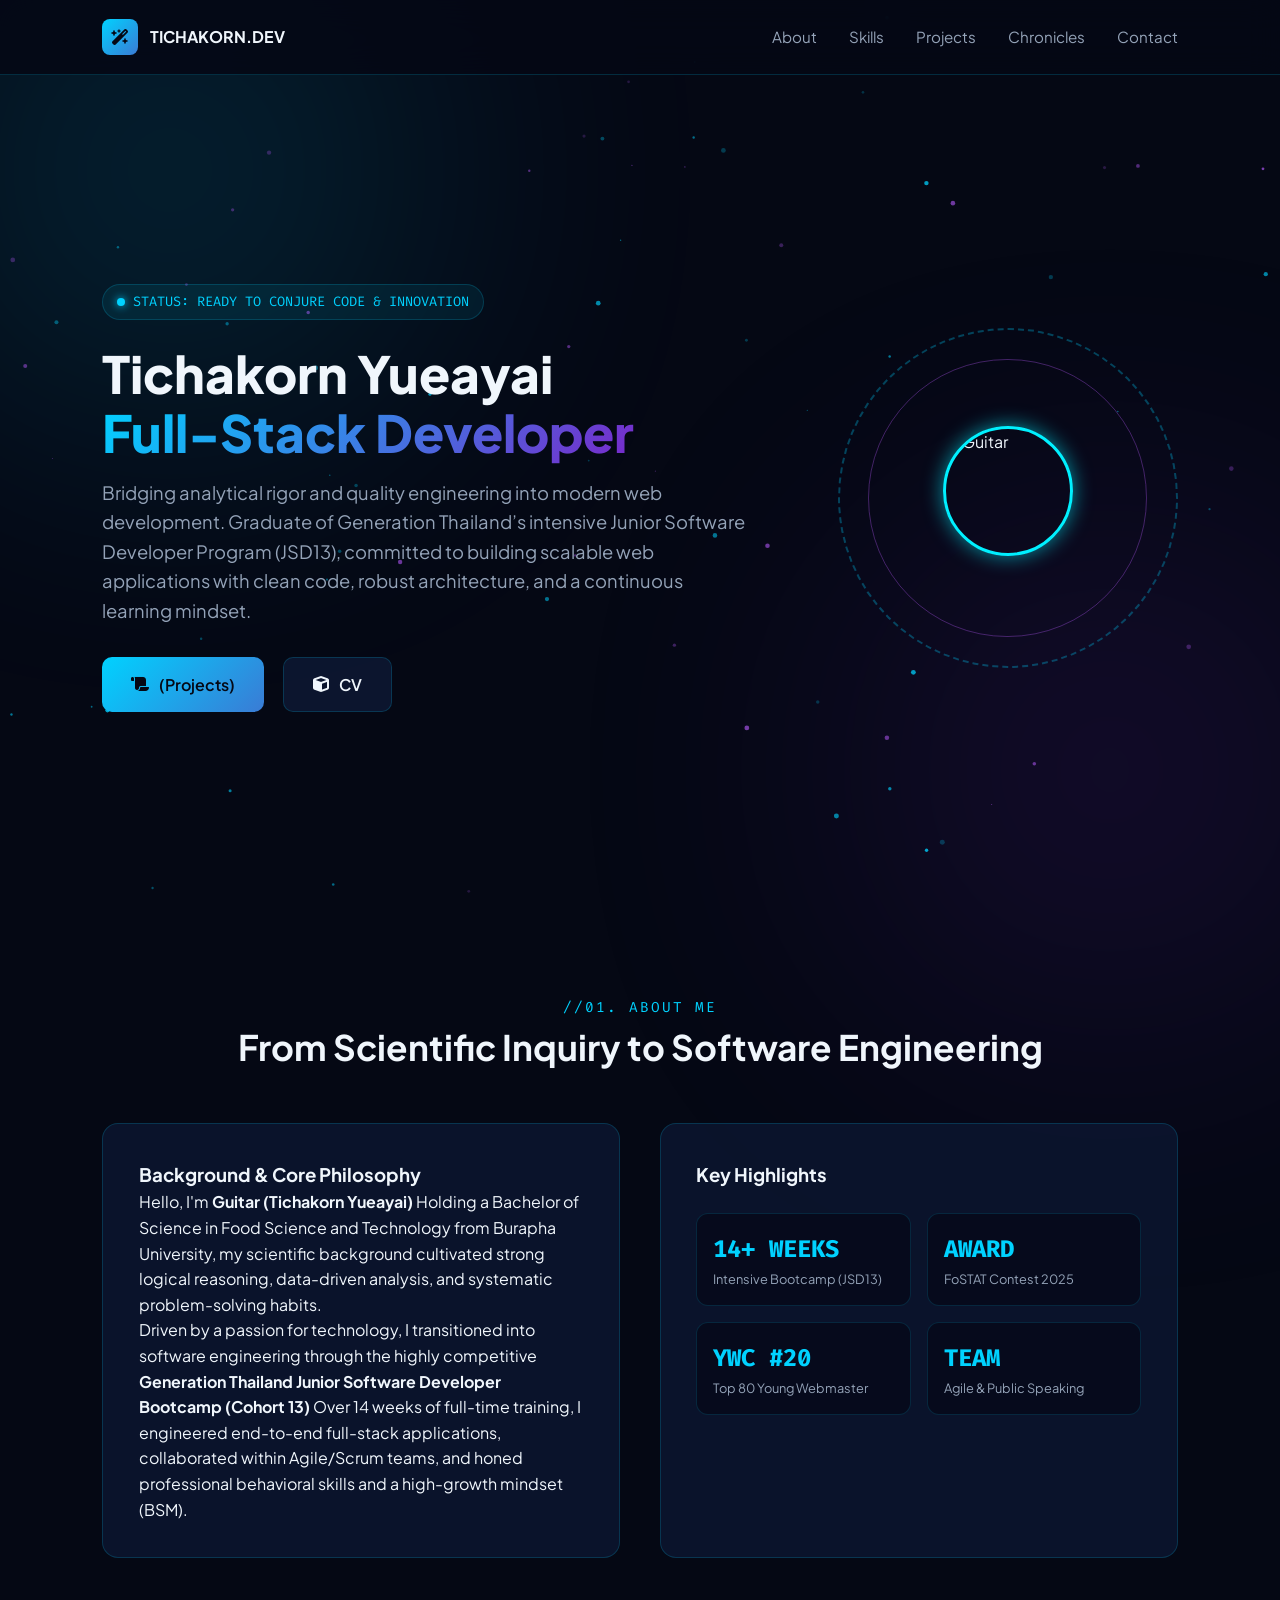
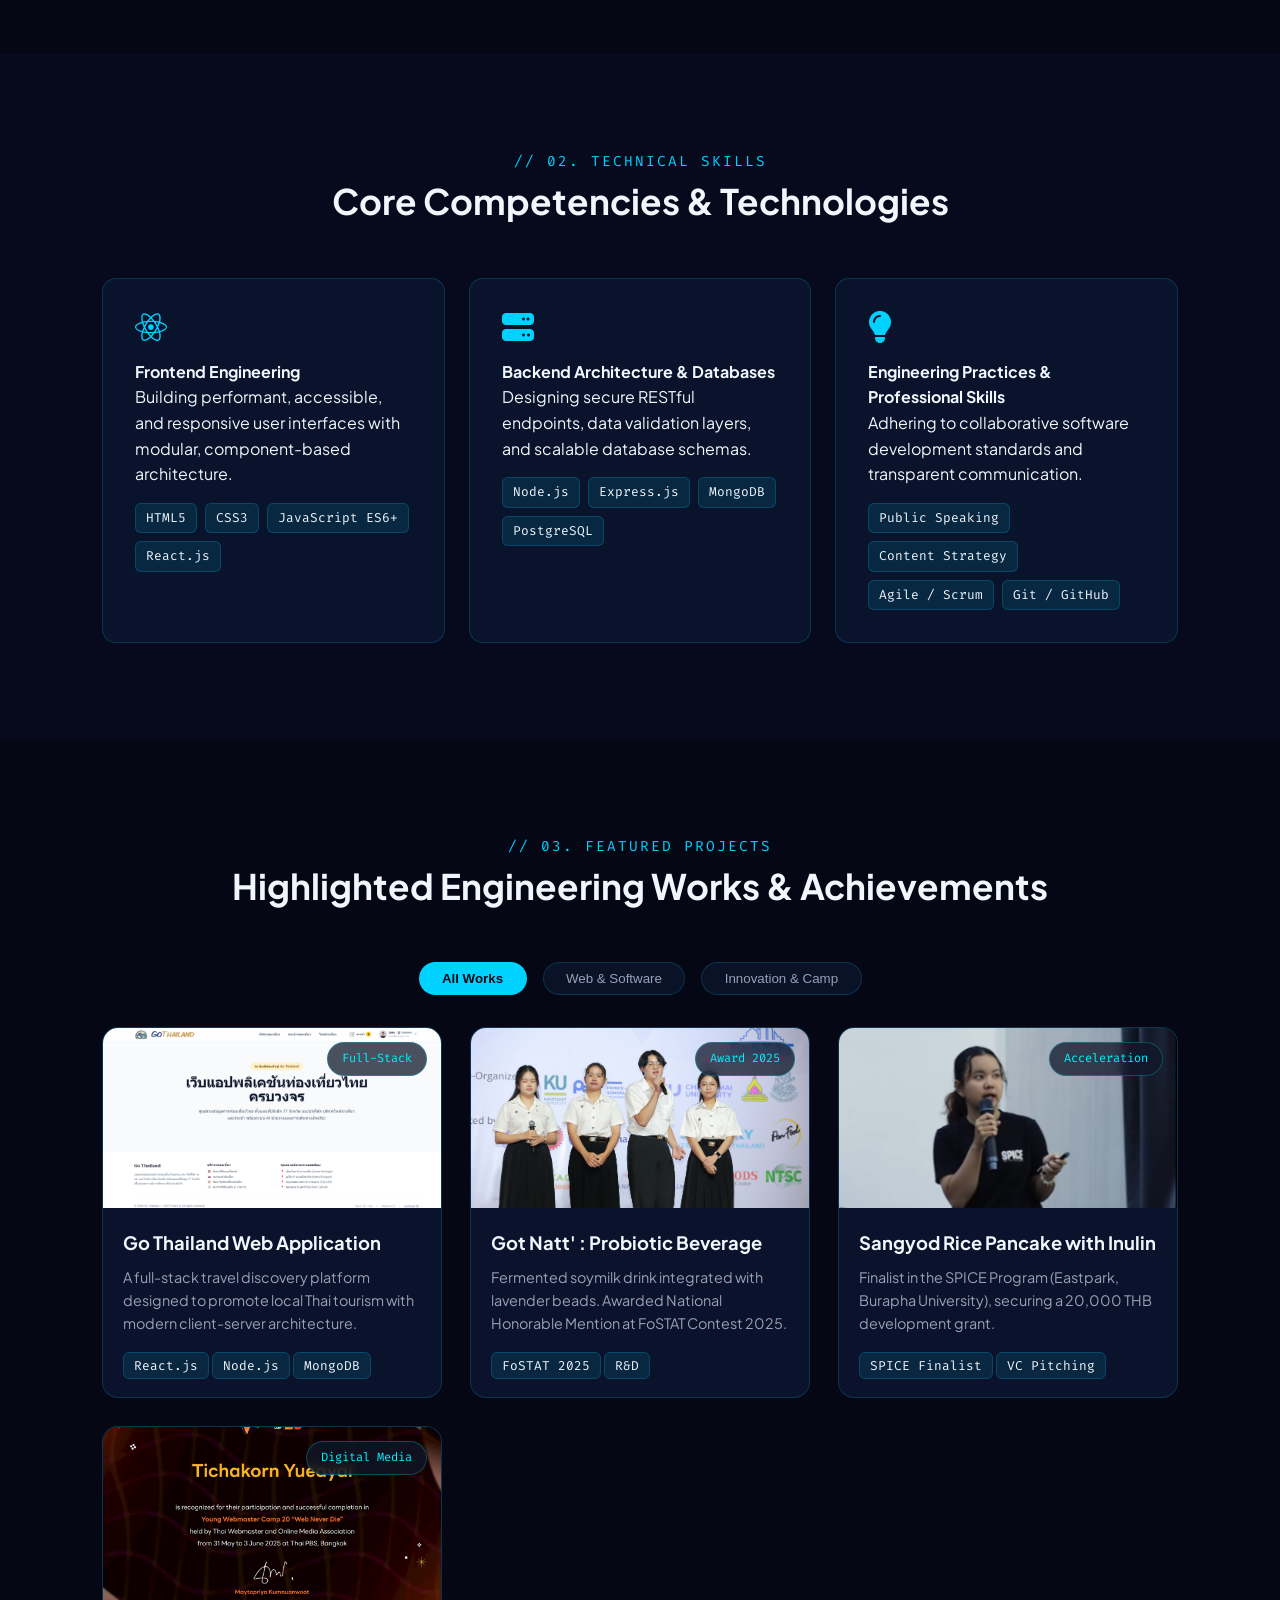
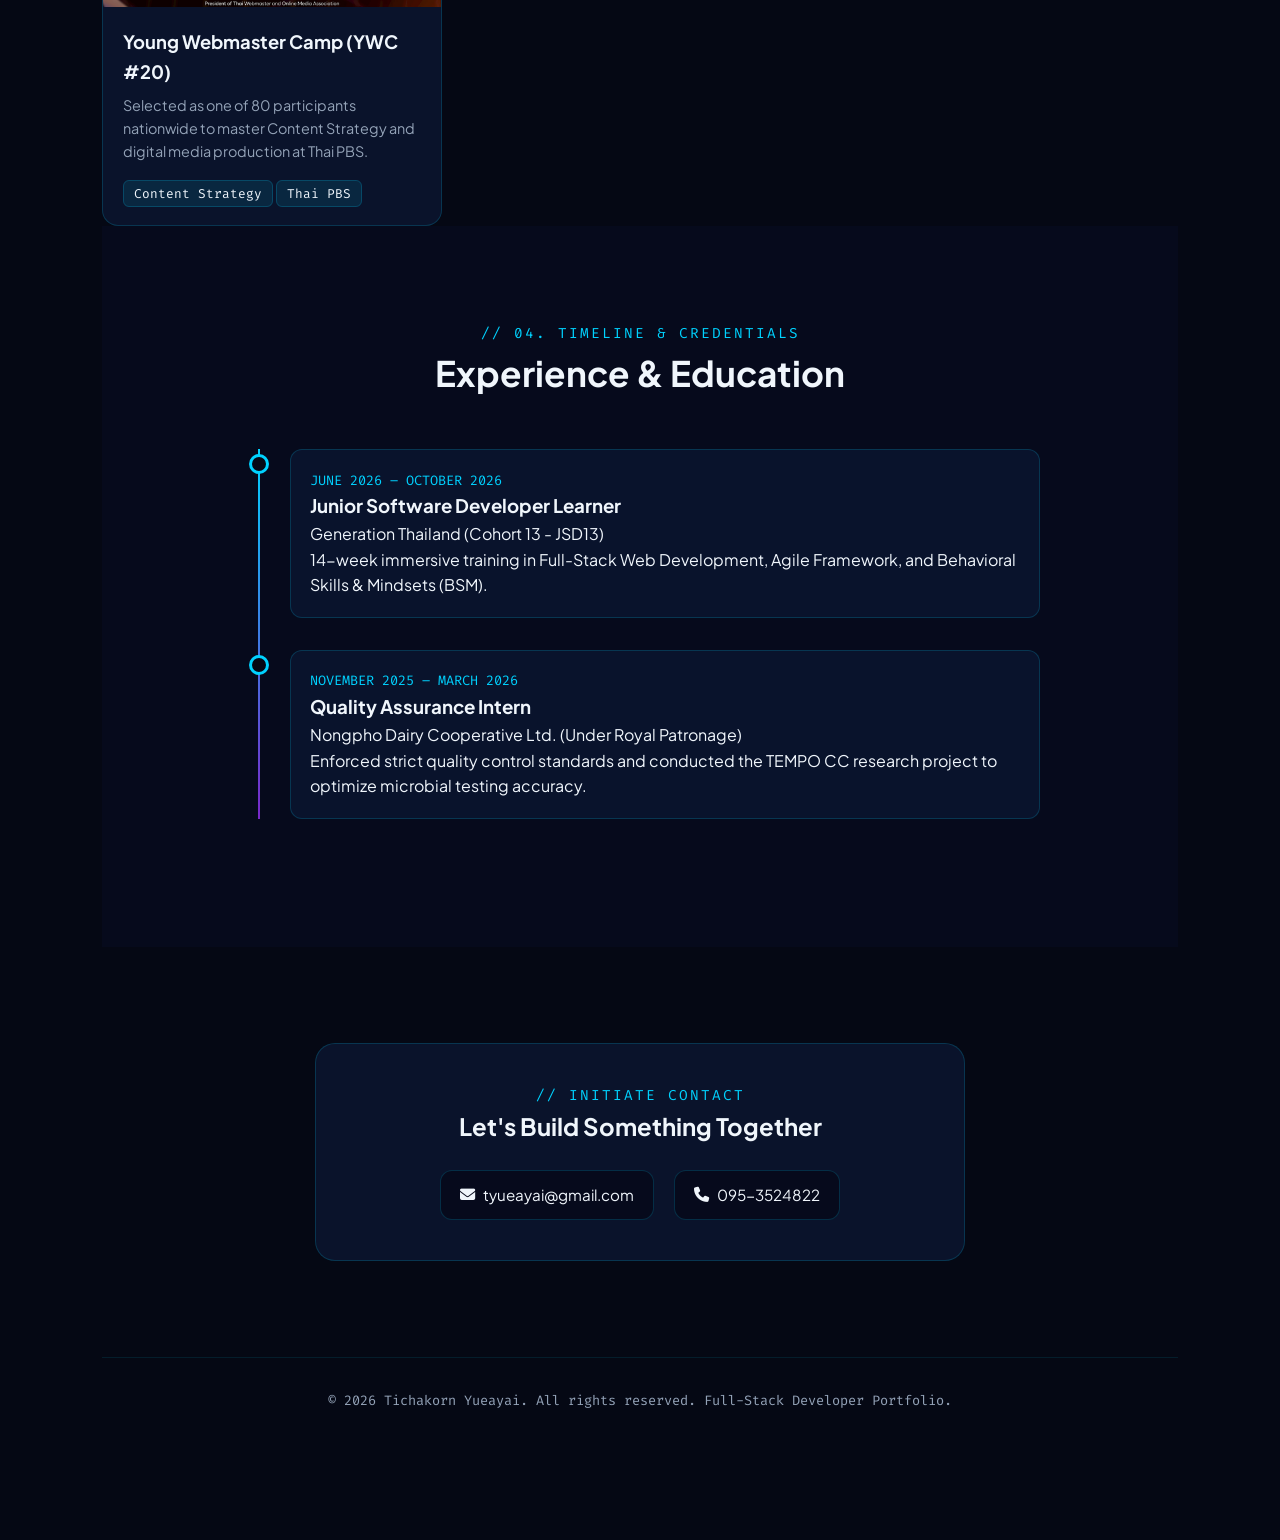
==== portfolio.html @ 369ce0e8 "my update Portfolio" ====
<!DOCTYPE html>
<html lang="th">
<head>
  <meta charset="UTF-8" />
  <meta name="viewport" content="width=device-width, initial-scale=1.0" />
  <title>Tichakorn Yueayai | Portfolio</title>
  
  <!-- Fonts & Icons -->
  <link rel="preconnect" href="https://fonts.googleapis.com">
  <link rel="preconnect" href="https://fonts.gstatic.com" crossorigin>
  <link href="https://fonts.googleapis.com/css2?family=Fira+Code:wght@400;600&family=Plus+Jakarta+Sans:wght@300;400;600;700;800&family=Prompt:wght@300;400;500;600;700&display=swap" rel="stylesheet">
  <link rel="stylesheet" href="https://cdnjs.cloudflare.com/ajax/libs/font-awesome/6.5.1/css/all.min.css">
  
  <!-- CSS Link -->
  <link rel="stylesheet" href="portfolio.css" />
</head>
<body>

  <div class="ambient-glow glow-1"></div>
  <div class="ambient-glow glow-2"></div>
  <canvas id="stardust-canvas"></canvas>

  <!-- NAVBAR -->
  <nav class="navbar">
    <a href="index.html" class="brand" title="คลิกเพื่อกลับไปหน้า Holo Matrix">
      <div class="brand-rune"><i class="fa-solid fa-wand-magic-sparkles"></i></div>
      <span>TICHAKORN.DEV</span>
    </a>
    <ul class="nav-links">
      <li><a href="#about">About</a></li>
      <li><a href="#skills">Skills</a></li>
      <li><a href="#projects">Projects</a></li>
      <li><a href="#journey">Chronicles</a></li>
      <li><a href="#contact">Contact</a></li>
    </ul>
  </nav>

  <!-- HERO SECTION -->
  <section class="hero" id="hero">
    <div class="hero-content">
      <div class="hero-badge">
        <span class="pulse"></span>
        <span>STATUS: READY TO CONJURE CODE & INNOVATION</span>
      </div>
      <h1 class="hero-title">
      Tichakorn Yueayai  <br>
        <span class="glow-text">Full-Stack Developer</span>
      </h1>
      <p class="hero-subtitle">
        Bridging analytical rigor and quality engineering into modern web development. Graduate of Generation Thailand’s intensive Junior Software Developer Program (JSD13), committed to building scalable web applications with clean code, robust architecture, and a continuous learning mindset.
      </p>
      <div class="hero-actions">
        <a href="#projects" class="btn-magic btn-primary">
          <i class="fa-solid fa-scroll"></i> (Projects)
        </a>
        <a href="index.html" class="btn-magic btn-secondary">
          <i class="fa-solid fa-cube"></i> CV
        </a>
      </div>
    </div>

    <div class="hero-orb-wrap">
      <div class="magic-circle"></div>
      <div class="magic-circle-inner"></div>
      <img 
  src="C:\JSD13\coding\Portfoilo\src\profile.png" 
  alt="Guitar" 
  style="
    width: 130px !important; 
    height: 130px !important; 
    border-radius: 50% !important; 
    object-fit: cover !important; 
    object-position: top center !important; 
    display: block !important; 
    margin: 0 auto 15px auto !important; 
    border: 3px solid #00f0ff !important;
    box-shadow: 0 0 20px rgba(0, 240, 255, 0.6) !important;
  "
>
    </div>
  </section>

  <!-- ABOUT SECTION -->
  <section id="about">
    <div class="section-header">
      <p class="section-subtitle">//01. ABOUT ME</p>
      <h2 class="section-title">From Scientific Inquiry to Software Engineering</h2>
    </div>

    <div class="about-grid">
      <div class="about-card">
        <h3>Background & Core Philosophy</h3>
        <p>
       Hello, I'm  <strong>Guitar (Tichakorn Yueayai)</strong> Holding a Bachelor of Science in Food Science and Technology from Burapha University, my scientific background cultivated strong logical reasoning, data-driven analysis, and systematic problem-solving habits.
        </p>
        <p>
         Driven by a passion for technology, I transitioned into software engineering through the highly competitive  <strong>Generation Thailand Junior Software Developer Bootcamp (Cohort 13)</strong> Over 14 weeks of full-time training, I engineered end-to-end full-stack applications, collaborated within Agile/Scrum teams, and honed professional behavioral skills and a high-growth mindset (BSM).
      </div>

      <div class="about-card">
        <h3>Key Highlights</h3>
        <div class="stat-list">
          <div class="stat-item">
            <div class="stat-number">14+ WEEKS</div>
            <div class="stat-label">Intensive Bootcamp (JSD13)</div>
          </div>
          <div class="stat-item">
            <div class="stat-number">AWARD</div>
            <div class="stat-label">FoSTAT Contest 2025</div>
          </div>
          <div class="stat-item">
            <div class="stat-number">YWC #20</div>
            <div class="stat-label">Top 80 Young Webmaster</div>
          </div>
          <div class="stat-item">
            <div class="stat-number">TEAM</div>
            <div class="stat-label">Agile & Public Speaking</div>
          </div>
        </div>
      </div>
    </div>
  </section>

  <!-- SKILLS SECTION -->
  <section id="skills" class="section-alt">
    <div class="section-header">
      <p class="section-subtitle">// 02. TECHNICAL SKILLS</p>
      <h2 class="section-title">Core Competencies & Technologies</h2>
    </div>

    <div class="skills-wrapper">
      <div class="skill-card">
        <i class="fa-brands fa-react skill-icon"></i>
        <h4>Frontend Engineering</h4>
        <p>Building performant, accessible, and responsive user interfaces with modular, component-based architecture.</p>
        <div class="skill-tags">
          <span class="skill-badge">HTML5</span>
          <span class="skill-badge">CSS3</span>
          <span class="skill-badge">JavaScript ES6+</span>
          <span class="skill-badge">React.js</span>
        </div>
      </div>

      <div class="skill-card">
        <i class="fa-solid fa-server skill-icon"></i>
        <h4>Backend Architecture & Databases</h4>
        <p>Designing secure RESTful endpoints, data validation layers, and scalable database schemas.</p>
        <div class="skill-tags">
          <span class="skill-badge">Node.js</span>
          <span class="skill-badge">Express.js</span>
          <span class="skill-badge">MongoDB</span>
          <span class="skill-badge">PostgreSQL</span>
        </div>
      </div>

      <div class="skill-card">
        <i class="fa-solid fa-lightbulb skill-icon"></i>
        <h4>Engineering Practices & Professional Skills</h4>
        <p>Adhering to collaborative software development standards and transparent communication.</p>
        <div class="skill-tags">
          <span class="skill-badge">Public Speaking</span>
          <span class="skill-badge">Content Strategy</span>
          <span class="skill-badge">Agile / Scrum</span>
          <span class="skill-badge">Git / GitHub</span>
        </div>
      </div>
    </div>
  </section>

  <!-- PROJECTS SECTION -->
  <section id="projects">
    <div class="section-header">
      <p class="section-subtitle">// 03. FEATURED PROJECTS</p>
      <h2 class="section-title">Highlighted Engineering Works & Achievements</h2>
    </div>

    <div class="filter-bar">
      <button class="filter-btn active" data-filter="all">All Works</button>
      <button class="filter-btn" data-filter="dev">Web & Software </button>
      <button class="filter-btn" data-filter="innovation">Innovation & Camp</button>
    </div>

    <div class="project-grid" id="project-container">
      
      <!-- การ์ด 1: Go Thailand -->
      <a href="project-gothailand.html" class="project-card" data-category="dev" style="text-decoration: none; color: inherit; display: flex; flex-direction: column; cursor: pointer; overflow: hidden; padding: 0;">
        <div style="position: relative; width: 100%; height: 180px; overflow: hidden;">
          <span class="project-category" style="position: absolute; top: 14px; right: 14px; z-index: 2; background: rgba(15, 23, 42, 0.75); color: #00f0ff; padding: 6px 14px; border-radius: 9999px; font-size: 12px; backdrop-filter: blur(6px); border: 1px solid rgba(0, 240, 255, 0.25);">
            Full-Stack
          </span>
          <img 
            src="src/GoThailand.png" 
            alt="Go Thailand Web Application" 
            style="width: 100%; height: 100%; object-fit: cover; object-position: top center; display: block; transition: transform 0.3s ease;"
            onmouseover="this.style.transform='scale(1.05)'"
            onmouseout="this.style.transform='scale(1.0)'"
          >
        </div>
        <div class="project-body" style="padding: 20px;">
          <h3 class="project-title">Go Thailand Web Application</h3>
          <p class="project-desc">A full-stack travel discovery platform designed to promote local Thai tourism with modern client-server architecture.</p>
          <div class="project-tags">
            <span class="skill-badge">React.js</span>
            <span class="skill-badge">Node.js</span>
            <span class="skill-badge">MongoDB</span>
          </div>
        </div>
      </a>

      <!-- การ์ด 2: FoSTAT (Got Natt') -->
      <a href="project-fostat.html" class="project-card" data-category="innovation" style="text-decoration: none; color: inherit; display: flex; flex-direction: column; cursor: pointer; overflow: hidden; padding: 0;">
        <div style="position: relative; width: 100%; height: 180px; overflow: hidden;">
          <span class="project-category" style="position: absolute; top: 14px; right: 14px; z-index: 2; background: rgba(15, 23, 42, 0.75); color: #00f0ff; padding: 6px 14px; border-radius: 9999px; font-size: 12px; backdrop-filter: blur(6px); border: 1px solid rgba(0, 240, 255, 0.25);">
            Award 2025
          </span>
          <img 
            src="src/Fostat.png" 
            alt="Got Natt FoSTAT" 
            style="width: 100%; height: 100%; object-fit: cover; object-position: center; display: block; transition: transform 0.3s ease;"
            onmouseover="this.style.transform='scale(1.05)'"
            onmouseout="this.style.transform='scale(1.0)'"
          >
        </div>
        <div class="project-body" style="padding: 20px;">
          <h3 class="project-title">Got Natt' : Probiotic Beverage</h3>
          <p class="project-desc">Fermented soymilk drink integrated with lavender beads. Awarded National Honorable Mention at FoSTAT Contest 2025.</p>
          <div class="project-tags">
            <span class="skill-badge">FoSTAT 2025</span>
            <span class="skill-badge">R&D</span>
          </div>
        </div>
      </a>

      <!-- การ์ด 3: SPICE Program -->
      <a href="project-spice.html" class="project-card" data-category="innovation" style="text-decoration: none; color: inherit; display: flex; flex-direction: column; cursor: pointer; overflow: hidden; padding: 0;">
        <div style="position: relative; width: 100%; height: 180px; overflow: hidden;">
          <span class="project-category" style="position: absolute; top: 14px; right: 14px; z-index: 2; background: rgba(15, 23, 42, 0.75); color: #00f0ff; padding: 6px 14px; border-radius: 9999px; font-size: 12px; backdrop-filter: blur(6px); border: 1px solid rgba(0, 240, 255, 0.25);">
            Acceleration
          </span>
          <img 
            src="src/spice.png" 
            alt="Sangyod Rice Pancake with Inulin" 
            style="width: 100%; height: 100%; object-fit: cover; object-position: top center; display: block; transition: transform 0.3s ease;"
            onmouseover="this.style.transform='scale(1.05)'"
            onmouseout="this.style.transform='scale(1.0)'"
          >
        </div>
        <div class="project-body" style="padding: 20px;">
          <h3 class="project-title">Sangyod Rice Pancake with Inulin</h3>
          <p class="project-desc">Finalist in the SPICE Program (Eastpark, Burapha University), securing a 20,000 THB development grant.</p>
          <div class="project-tags">
            <span class="skill-badge">SPICE Finalist</span>
            <span class="skill-badge">VC Pitching</span>
          </div>
        </div>
      </a>

      <!-- การ์ด 4: Young Webmaster Camp (YWC #20) -->
      <a href="project-ywc.html" class="project-card" data-category="dev" style="text-decoration: none; color: inherit; display: flex; flex-direction: column; cursor: pointer; overflow: hidden; padding: 0;">
        <div style="position: relative; width: 100%; height: 180px; overflow: hidden;">
          <span class="project-category" style="position: absolute; top: 14px; right: 14px; z-index: 2; background: rgba(15, 23, 42, 0.75); color: #00f0ff; padding: 6px 14px; border-radius: 9999px; font-size: 12px; backdrop-filter: blur(6px); border: 1px solid rgba(0, 240, 255, 0.25);">
            Digital Media
          </span>
          <img 
            src="src/YWCcertificate.png" 
            alt="Young Webmaster Camp Certificate" 
            style="width: 100%; height: 100%; object-fit: cover; object-position: center; display: block; transition: transform 0.3s ease;"
            onmouseover="this.style.transform='scale(1.05)'"
            onmouseout="this.style.transform='scale(1.0)'"
          >
        </div>
        <div class="project-body" style="padding: 20px;">
          <h3 class="project-title">Young Webmaster Camp (YWC #20)</h3>
          <p class="project-desc">Selected as one of 80 participants nationwide to master Content Strategy and digital media production at Thai PBS.</p>
          <div class="project-tags">
            <span class="skill-badge">Content Strategy</span>
            <span class="skill-badge">Thai PBS</span>
          </div>
        </div>
      </a>
      </div>

    </div>
  <!-- CHRONICLES -->
  <section id="journey" class="section-alt">
    <div class="section-header">
      <p class="section-subtitle">// 04. TIMELINE & CREDENTIALS</p>
      <h2 class="section-title">Experience & Education</h2>
    </div>

    <div class="timeline">
      <div class="timeline-item">
        <div class="timeline-dot"></div>
        <div class="timeline-content">
          <p class="timeline-date">JUNE 2026 – OCTOBER 2026</p>
          <h3 class="timeline-title">Junior Software Developer Learner</h3>
          <p class="timeline-subtitle">Generation Thailand (Cohort 13 - JSD13)</p>
          <p class="timeline-body">14-week immersive training in Full-Stack Web Development, Agile Framework, and Behavioral Skills & Mindsets (BSM).</p>
        </div>
      </div>

      <div class="timeline-item">
        <div class="timeline-dot"></div>
        <div class="timeline-content">
          <p class="timeline-date">NOVEMBER 2025 – MARCH 2026</p>
          <h3 class="timeline-title">Quality Assurance Intern</h3>
          <p class="timeline-subtitle">Nongpho Dairy Cooperative Ltd. (Under Royal Patronage)</p>
          <p class="timeline-body">Enforced strict quality control standards and conducted the TEMPO CC research project to optimize microbial testing accuracy.</p>
        </div>
      </div>
    </div>
  </section>

  <!-- CONTACT -->
  <section id="contact">
    <div class="contact-box">
      <p class="section-subtitle">// INITIATE CONTACT</p>
      <h2>Let's Build Something Together</h2>
      <div class="contact-channels">
        <a href="mailto:tyueayai@gmail.com" class="contact-chip">
          <i class="fa-solid fa-envelope"></i> <span>tyueayai@gmail.com</span>
        </a>
        <a href="tel:0889954206" class="contact-chip">
          <i class="fa-solid fa-phone"></i> <span>095-3524822</span>
        </a>
       
      </div>
    </div>
  </section>

  <footer>
    <p>© 2026 Tichakorn Yueayai. All rights reserved. Full-Stack Developer Portfolio.</p>
  </footer>

  <script src="portfolio.js"></script>
  <!-- Popup Overlay & Card Container -->
<div id="image-popup-modal" style="
  display: none;
  position: fixed;
  inset: 0;
  z-index: 99999;
  background: rgba(3, 7, 18, 0.65);
  backdrop-filter: blur(12px);
  -webkit-backdrop-filter: blur(12px);
  align-items: center;
  justify-content: center;
  padding: 24px;
">

  <!-- Popup Card ตรงกลางจอ ขนาดกะทัดรัด -->
  <div id="popup-card" style="
    position: relative;
    width: 100%;
    max-width: 680px;
    background: #0b1120;
    border: 1px solid rgba(0, 240, 255, 0.35);
    box-shadow: 0 0 35px rgba(0, 240, 255, 0.25), 0 25px 50px -12px rgba(0, 0, 0, 0.7);
    border-radius: 18px;
    overflow: hidden;
    transform: scale(0.92);
    opacity: 0;
    transition: all 0.25s cubic-bezier(0.16, 1, 0.3, 1);
  ">

    <!-- ปุ่มกากบาทปิด (X) -->
    <button id="popup-close-btn" style="
      position: absolute;
      top: 14px;
      right: 14px;
      z-index: 10;
      background: rgba(15, 23, 42, 0.85);
      border: 1px solid rgba(0, 240, 255, 0.4);
      color: #00f0ff;
      width: 36px;
      height: 36px;
      border-radius: 50%;
      display: flex;
      align-items: center;
      justify-content: center;
      cursor: pointer;
      font-size: 18px;
      transition: transform 0.2s, background 0.2s;
    "
    onmouseover="this.style.transform='scale(1.1)'; this.style.background='rgba(0, 240, 255, 0.2)';"
    onmouseout="this.style.transform='scale(1.0)'; this.style.background='rgba(15, 23, 42, 0.85)';"
    >
      ✕
    </button>

    <!-- กรอบรูปภาพ -->
    <div style="width: 100%; max-height: 440px; overflow: hidden; background: #030712; display: flex; align-items: center; justify-content: center;">
      <img id="popup-img" src="" alt="Popup Preview" style="width: 100%; height: auto; max-height: 440px; object-fit: contain; display: block;">
    </div>

    <!-- แถบข้อความด้านล่างภาพ -->
    <div style="padding: 14px 20px; background: rgba(15, 23, 42, 0.9); border-top: 1px solid rgba(0, 240, 255, 0.15); display: flex; justify-content: space-between; align-items: center;">
      <span id="popup-title" style="color: #e2e8f0; font-family: 'Chakra Petch', sans-serif; font-weight: 600; font-size: 14px;"></span>
      <span style="color: #00f0ff; font-family: monospace; font-size: 11px; letter-spacing: 1px;">PREVIEW MODE</span>
    </div>

  </div>
</div>
<script>
  document.addEventListener('DOMContentLoaded', () => {
    const modal = document.getElementById('image-popup-modal');
    const card = document.getElementById('popup-card');
    const popupImg = document.getElementById('popup-img');
    const popupTitle = document.getElementById('popup-title');
    const closeBtn = document.getElementById('popup-close-btn');

    // ดักคลิกที่รูปภาพในการ์ดโปรเจกต์ทุกใบ
    const projectImgs = document.querySelectorAll('.project-card img');

    projectImgs.forEach((img) => {
      img.style.cursor = 'pointer';

      img.addEventListener('click', (e) => {
        // ป้องกันไม่ให้การ์ดกระโดดข้ามหน้า
        e.preventDefault();
        e.stopPropagation();

        // นำภาพและชื่อ alt มาแสดง
        popupImg.src = img.src;
        popupTitle.innerText = img.alt || 'Project Preview';

        // แสดง Modal พร้อมอนิเมชัน Zoom นุ่มๆ
        modal.style.display = 'flex';
        setTimeout(() => {
          card.style.transform = 'scale(1)';
          card.style.opacity = '1';
        }, 10);
      });
    });

    // ฟังก์ชันปิด Popup
    function closePopup() {
      card.style.transform = 'scale(0.92)';
      card.style.opacity = '0';
      setTimeout(() => {
        modal.style.display = 'none';
      }, 200);
    }

    closeBtn.addEventListener('click', closePopup);

    // คลิกนอกกล่อง (พื้นที่เบลอด้านหลัง) เพื่อปิด
    modal.addEventListener('click', (e) => {
      if (e.target === modal) {
        closePopup();
      }
    });

    // กดปุ่ม ESC บนคีย์บอร์ดเพื่อปิด
    document.addEventListener('keydown', (e) => {
      if (e.key === 'Escape' && modal.style.display === 'flex') {
        closePopup();
      }
    });
  });
</script>
</body>
</html>
---- portfolio.css ----
:root {
  --bg-primary: #050814;
  --bg-secondary: #09112a;
  --bg-card: rgba(14, 25, 53, 0.7);
  --accent-azure: #00d2ff;
  --accent-glow: rgba(0, 210, 255, 0.35);
  --text-main: #f0f6fc;
  --text-muted: #94a3b8;
  --border-color: rgba(0, 210, 255, 0.18);
  --font-body: 'Plus Jakarta Sans', 'Prompt', sans-serif;
  --font-code: 'Fira Code', monospace;
  --transition: all 0.3s cubic-bezier(0.4, 0, 0.2, 1);
}

* { box-sizing: border-box; margin: 0; padding: 0; scroll-behavior: smooth; }

body {
  background-color: var(--bg-primary);
  color: var(--text-main);
  font-family: var(--font-body);
  line-height: 1.6;
  overflow-x: hidden;
}

#stardust-canvas {
  position: fixed; top: 0; left: 0; width: 100%; height: 100%; z-index: 0; pointer-events: none;
}

.ambient-glow {
  position: fixed; width: 500px; height: 500px; border-radius: 50%; filter: blur(140px); z-index: 0; opacity: 0.15;
}
.glow-1 { top: -80px; left: -80px; background: #00d2ff; }
.glow-2 { bottom: -120px; right: -80px; background: #7928ca; }

/* NAVBAR */
.navbar {
  position: fixed; top: 0; width: 100%; z-index: 100; display: flex; justify-content: space-between; align-items: center;
  padding: 1.2rem 8%; background: rgba(5, 8, 20, 0.85); backdrop-filter: blur(16px); border-bottom: 1px solid var(--border-color);
}
.brand { display: flex; align-items: center; gap: 12px; font-weight: 700; color: var(--text-main); text-decoration: none; }
.brand-rune { width: 36px; height: 36px; border-radius: 8px; background: linear-gradient(135deg, #00d2ff, #3a7bd5); display: flex; align-items: center; justify-content: center; color: #050814; }
.nav-links { display: flex; gap: 2rem; list-style: none; }
.nav-links a { color: var(--text-muted); text-decoration: none; font-size: 0.95rem; transition: var(--transition); }
.nav-links a:hover { color: var(--accent-azure); }

/* HERO */
.hero { min-height: 100vh; display: flex; align-items: center; justify-content: space-between; padding: 6rem 8% 0; position: relative; z-index: 1; }
.hero-content { max-width: 650px; }
.hero-badge { display: inline-flex; align-items: center; gap: 8px; padding: 6px 14px; border-radius: 20px; background: rgba(0, 210, 255, 0.08); border: 1px solid var(--border-color); color: var(--accent-azure); font-family: var(--font-code); font-size: 0.85rem; margin-bottom: 1.5rem; }
.hero-badge .pulse { width: 8px; height: 8px; background: var(--accent-azure); border-radius: 50%; box-shadow: 0 0 8px var(--accent-azure); }
.hero-title { font-size: 3.2rem; font-weight: 800; line-height: 1.15; margin-bottom: 1rem; }
.hero-title .glow-text { background: linear-gradient(135deg, #00d2ff, #7928ca); -webkit-background-clip: text; -webkit-text-fill-color: transparent; }
.hero-subtitle { font-size: 1.15rem; color: var(--text-muted); margin-bottom: 2rem; }
.hero-actions { display: flex; gap: 1.2rem; }
.btn-magic { display: inline-flex; align-items: center; gap: 10px; padding: 0.85rem 1.8rem; border-radius: 10px; font-weight: 600; text-decoration: none; transition: var(--transition); cursor: pointer; }
.btn-primary { background: linear-gradient(135deg, #00d2ff, #3a7bd5); color: #050814; }
.btn-secondary { background: rgba(14, 25, 53, 0.8); color: var(--text-main); border: 1px solid var(--border-color); }

/* Avatar Orb */
.hero-orb-wrap { position: relative; width: 340px; height: 340px; display: flex; align-items: center; justify-content: center; }
.magic-circle { position: absolute; width: 100%; height: 100%; border-radius: 50%; border: 2px dashed rgba(0, 210, 255, 0.3); animation: rot 25s linear infinite; }
.magic-circle-inner { position: absolute; width: 82%; height: 82%; border-radius: 50%; border: 1px solid rgba(157, 78, 221, 0.4); animation: rotRev 18s linear infinite; }
@keyframes rot { from { transform: rotate(0deg); } to { transform: rotate(360deg); } }
@keyframes rotRev { from { transform: rotate(360deg); } to { transform: rotate(0deg); } }
.avatar-box { width: 72%; height: 72%; border-radius: 50%; background: linear-gradient(135deg, #0d1b3e, #1a2a5e); border: 2px solid var(--accent-azure); box-shadow: 0 0 35px var(--accent-glow); display: flex; flex-direction: column; align-items: center; justify-content: center; text-align: center; }
.avatar-box i { font-size: 3rem; color: var(--accent-azure); margin-bottom: 0.5rem; }
.avatar-box .tagline { font-family: var(--font-code); font-size: 0.8rem; color: var(--text-muted); }

/* SECTIONS */
section { padding: 6rem 8%; position: relative; z-index: 1; }
.section-alt { background: rgba(9, 17, 42, 0.4); }
.section-header { margin-bottom: 3rem; text-align: center; }
.section-subtitle { font-family: var(--font-code); color: var(--accent-azure); font-size: 0.9rem; letter-spacing: 2px; }
.section-title { font-size: 2.2rem; font-weight: 700; }

.about-grid { display: grid; grid-template-columns: 1fr 1fr; gap: 2.5rem; }
.about-card { background: var(--bg-card); border: 1px solid var(--border-color); border-radius: 16px; padding: 2.2rem; }
.stat-list { display: grid; grid-template-columns: repeat(2, 1fr); gap: 1rem; margin-top: 1.5rem; }
.stat-item { background: rgba(5, 8, 20, 0.6); border: 1px solid rgba(0, 210, 255, 0.15); border-radius: 12px; padding: 1rem; }
.stat-number { font-family: var(--font-code); font-size: 1.5rem; color: var(--accent-azure); font-weight: 700; }
.stat-label { font-size: 0.8rem; color: var(--text-muted); }

/* SKILLS & PROJECTS */
.skills-wrapper { display: grid; grid-template-columns: repeat(auto-fit, minmax(280px, 1fr)); gap: 1.5rem; }
.skill-card { background: var(--bg-card); border: 1px solid var(--border-color); border-radius: 14px; padding: 2rem; }
.skill-icon { font-size: 2rem; color: var(--accent-azure); margin-bottom: 1rem; }
.skill-tags { display: flex; flex-wrap: wrap; gap: 0.5rem; margin-top: 1rem; }
.skill-badge { background: rgba(0, 210, 255, 0.1); border: 1px solid rgba(0, 210, 255, 0.2); padding: 4px 10px; border-radius: 6px; font-size: 0.8rem; font-family: var(--font-code); }

.filter-bar { display: flex; justify-content: center; gap: 1rem; margin-bottom: 2rem; }
.filter-btn { background: rgba(14, 25, 53, 0.6); border: 1px solid var(--border-color); color: var(--text-muted); padding: 0.5rem 1.4rem; border-radius: 20px; cursor: pointer; }
.filter-btn.active { background: var(--accent-azure); color: #050814; font-weight: 700; }
.project-grid { display: grid; grid-template-columns: repeat(auto-fill, minmax(320px, 1fr)); gap: 1.8rem; }
.project-card { background: var(--bg-card); border: 1px solid var(--border-color); border-radius: 16px; overflow: hidden; display: flex; flex-direction: column; }
.project-header { height: 140px; background: linear-gradient(135deg, #09132e, #13244e); display: flex; align-items: center; justify-content: center; position: relative; }
.project-header i { font-size: 2.8rem; color: var(--accent-azure); }
.project-category { position: absolute; top: 1rem; right: 1rem; background: rgba(5, 8, 20, 0.8); padding: 3px 10px; border-radius: 20px; font-size: 0.75rem; color: var(--accent-azure); font-family: var(--font-code); }
.project-body { padding: 1.5rem; flex: 1; display: flex; flex-direction: column; }
.project-title { font-size: 1.15rem; font-weight: 700; margin-bottom: 0.5rem; }
.project-desc { color: var(--text-muted); font-size: 0.9rem; margin-bottom: 1rem; flex: 1; }

/* TIMELINE & CONTACT */
.timeline { position: relative; max-width: 800px; margin: 0 auto; }
.timeline::before { content: ''; position: absolute; top: 0; bottom: 0; left: 18px; width: 2px; background: linear-gradient(to bottom, #00d2ff, #7928ca); }
.timeline-item { position: relative; margin-bottom: 2rem; padding-left: 50px; }
.timeline-dot { position: absolute; left: 9px; top: 5px; width: 20px; height: 20px; border-radius: 50%; background: #050814; border: 3px solid var(--accent-azure); }
.timeline-content { background: var(--bg-card); border: 1px solid var(--border-color); border-radius: 12px; padding: 1.2rem; }
.timeline-date { font-family: var(--font-code); font-size: 0.85rem; color: var(--accent-azure); }

.contact-box { max-width: 650px; margin: 0 auto; background: var(--bg-card); border: 1px solid var(--border-color); border-radius: 20px; padding: 2.5rem; text-align: center; }
.contact-channels { display: flex; justify-content: center; gap: 1.2rem; margin-top: 1.5rem; flex-wrap: wrap; }
.contact-chip { display: inline-flex; align-items: center; gap: 8px; padding: 0.75rem 1.2rem; background: rgba(5, 8, 20, 0.6); border: 1px solid var(--border-color); border-radius: 12px; color: var(--text-main); text-decoration: none; font-size: 0.95rem; }

footer { text-align: center; padding: 2rem; border-top: 1px solid rgba(0, 210, 255, 0.1); color: var(--text-muted); font-size: 0.85rem; font-family: var(--font-code); }

@media (max-width: 900px) {
  .hero { flex-direction: column-reverse; text-align: center; gap: 2.5rem; }
  .about-grid { grid-template-columns: 1fr; }
  .nav-links { display: none; }
}
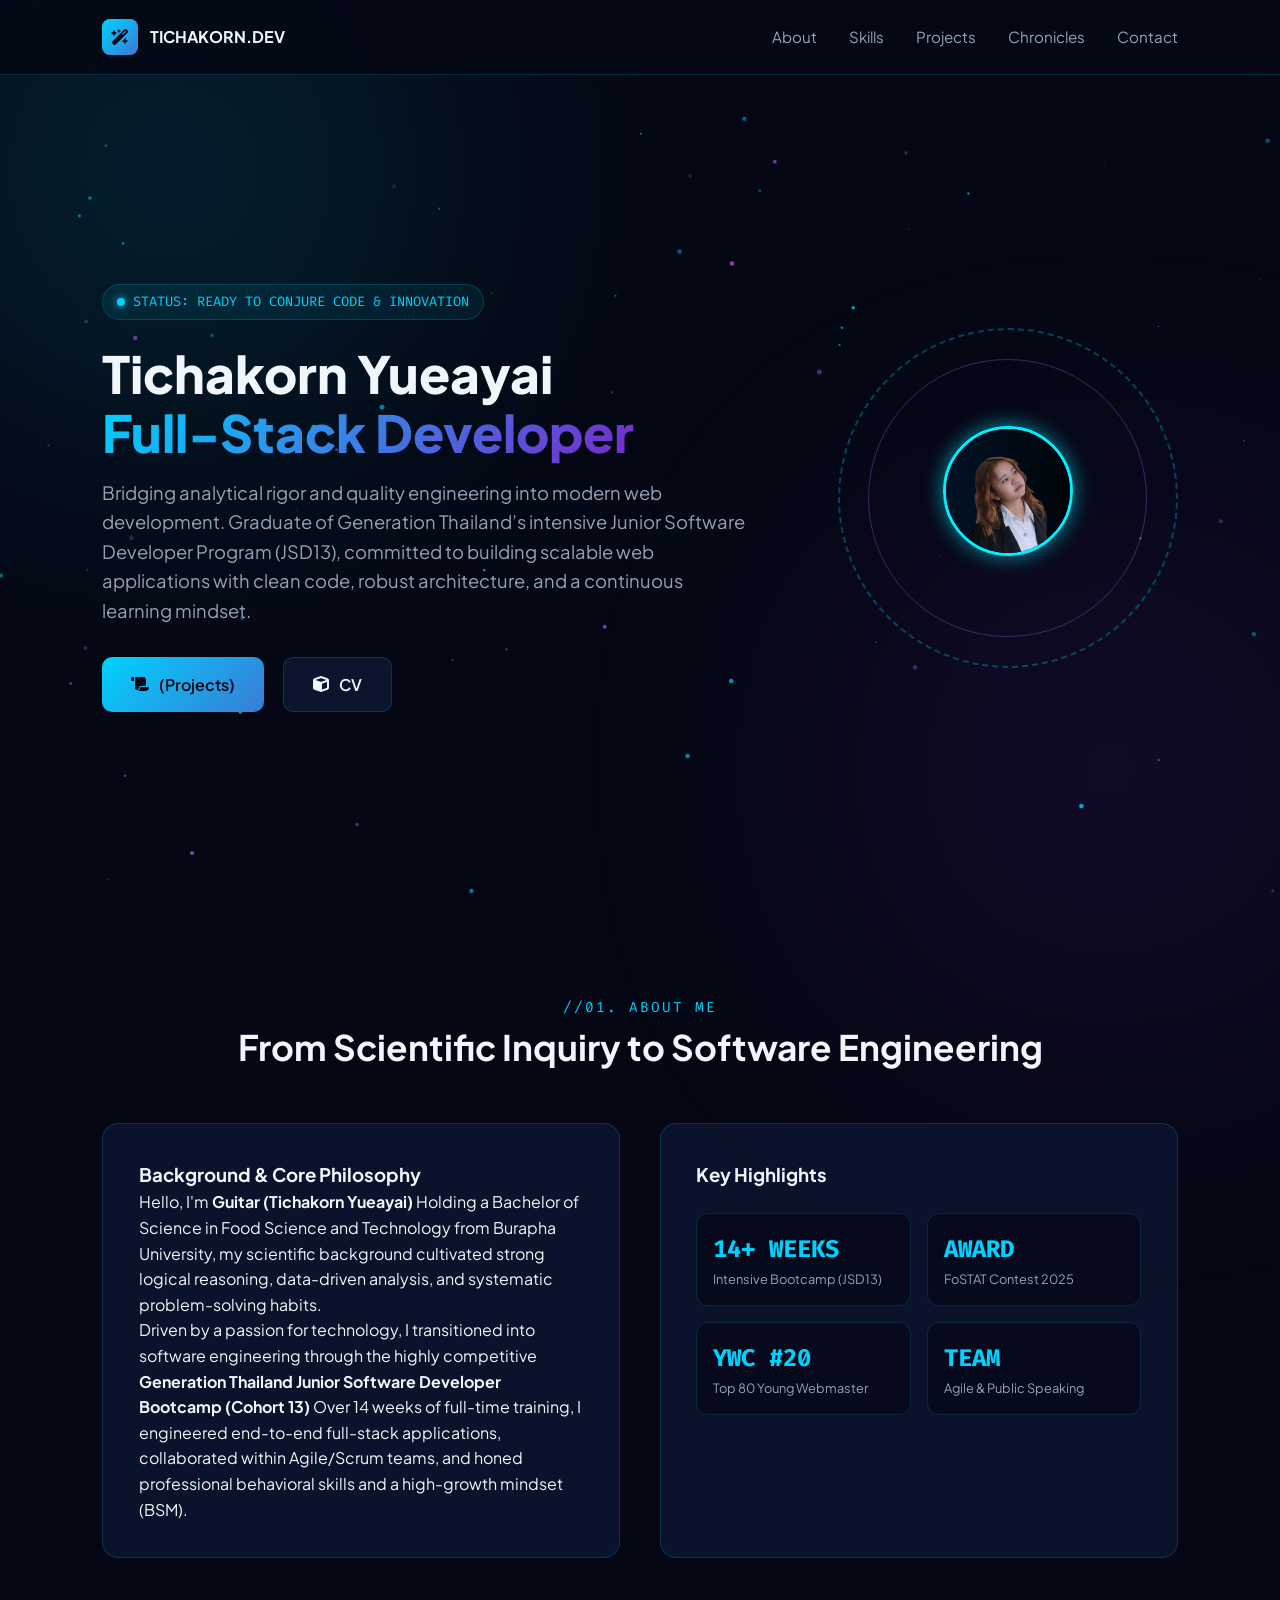
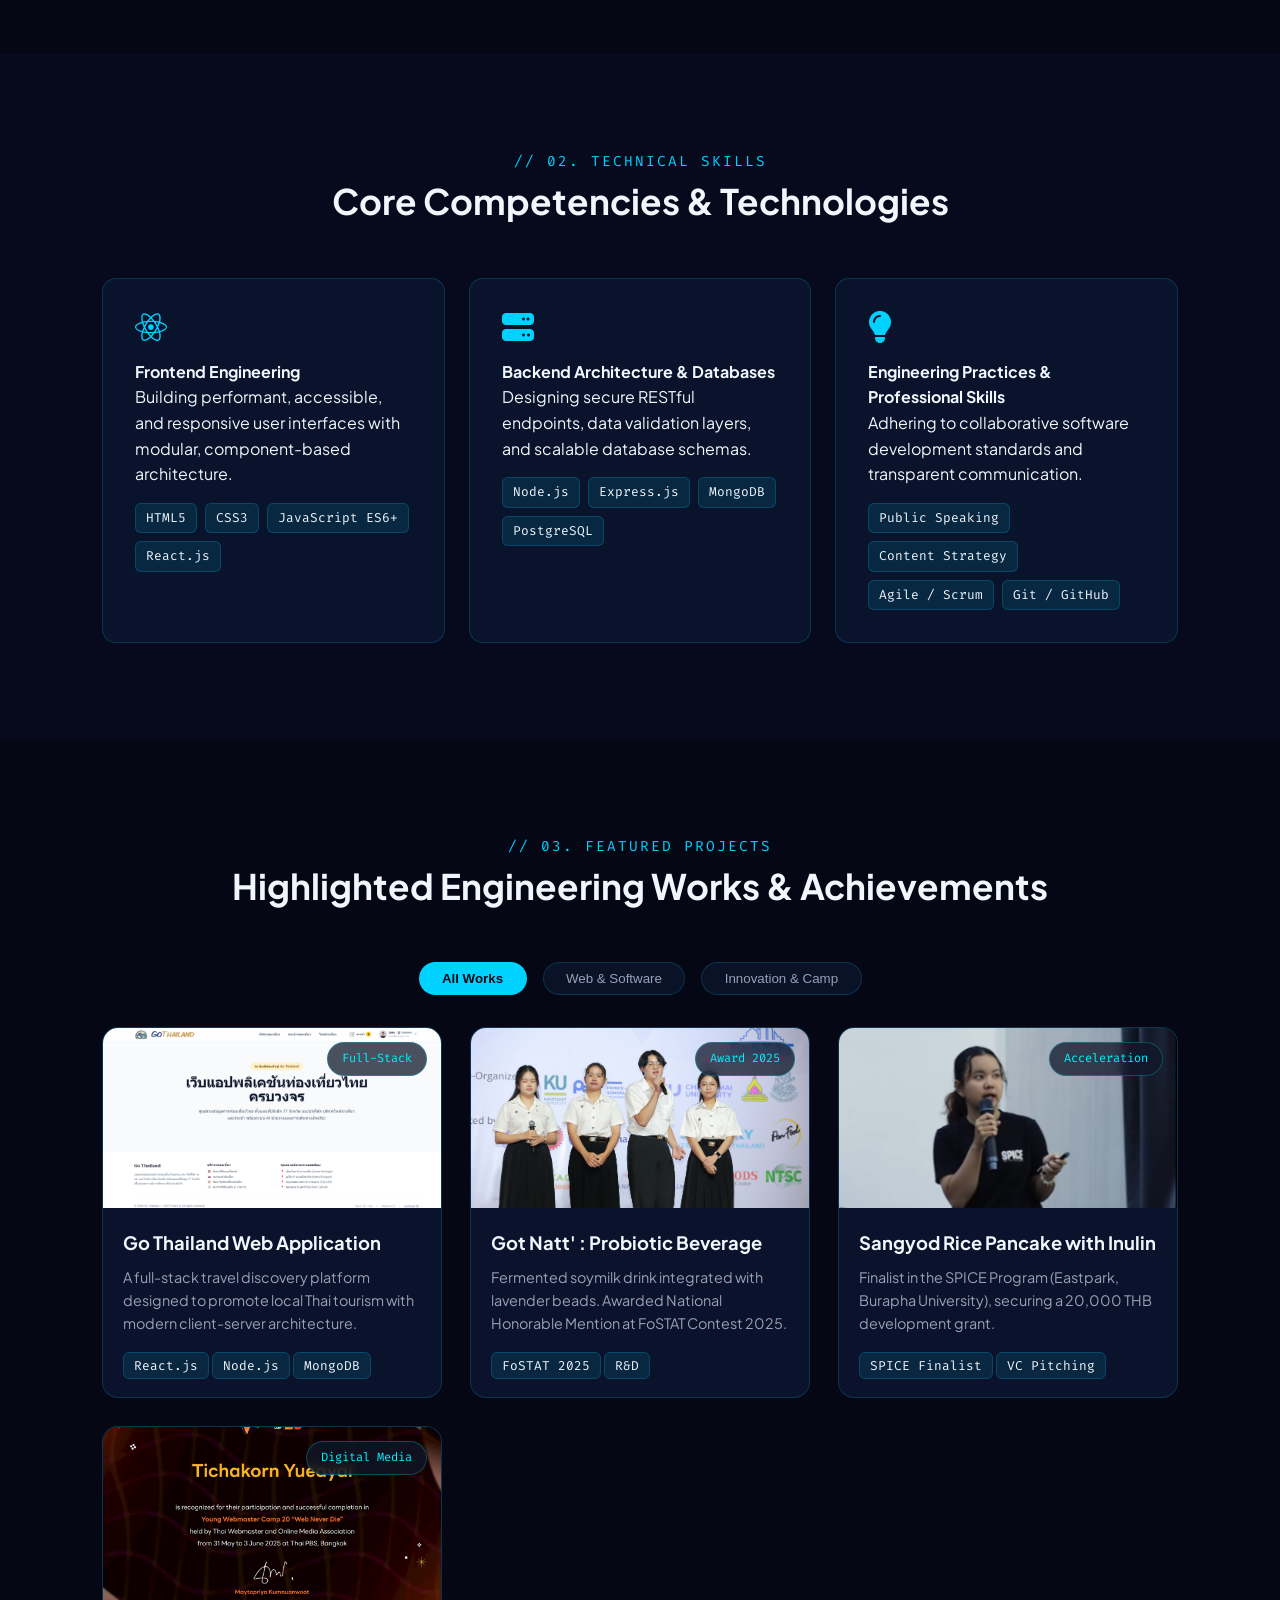
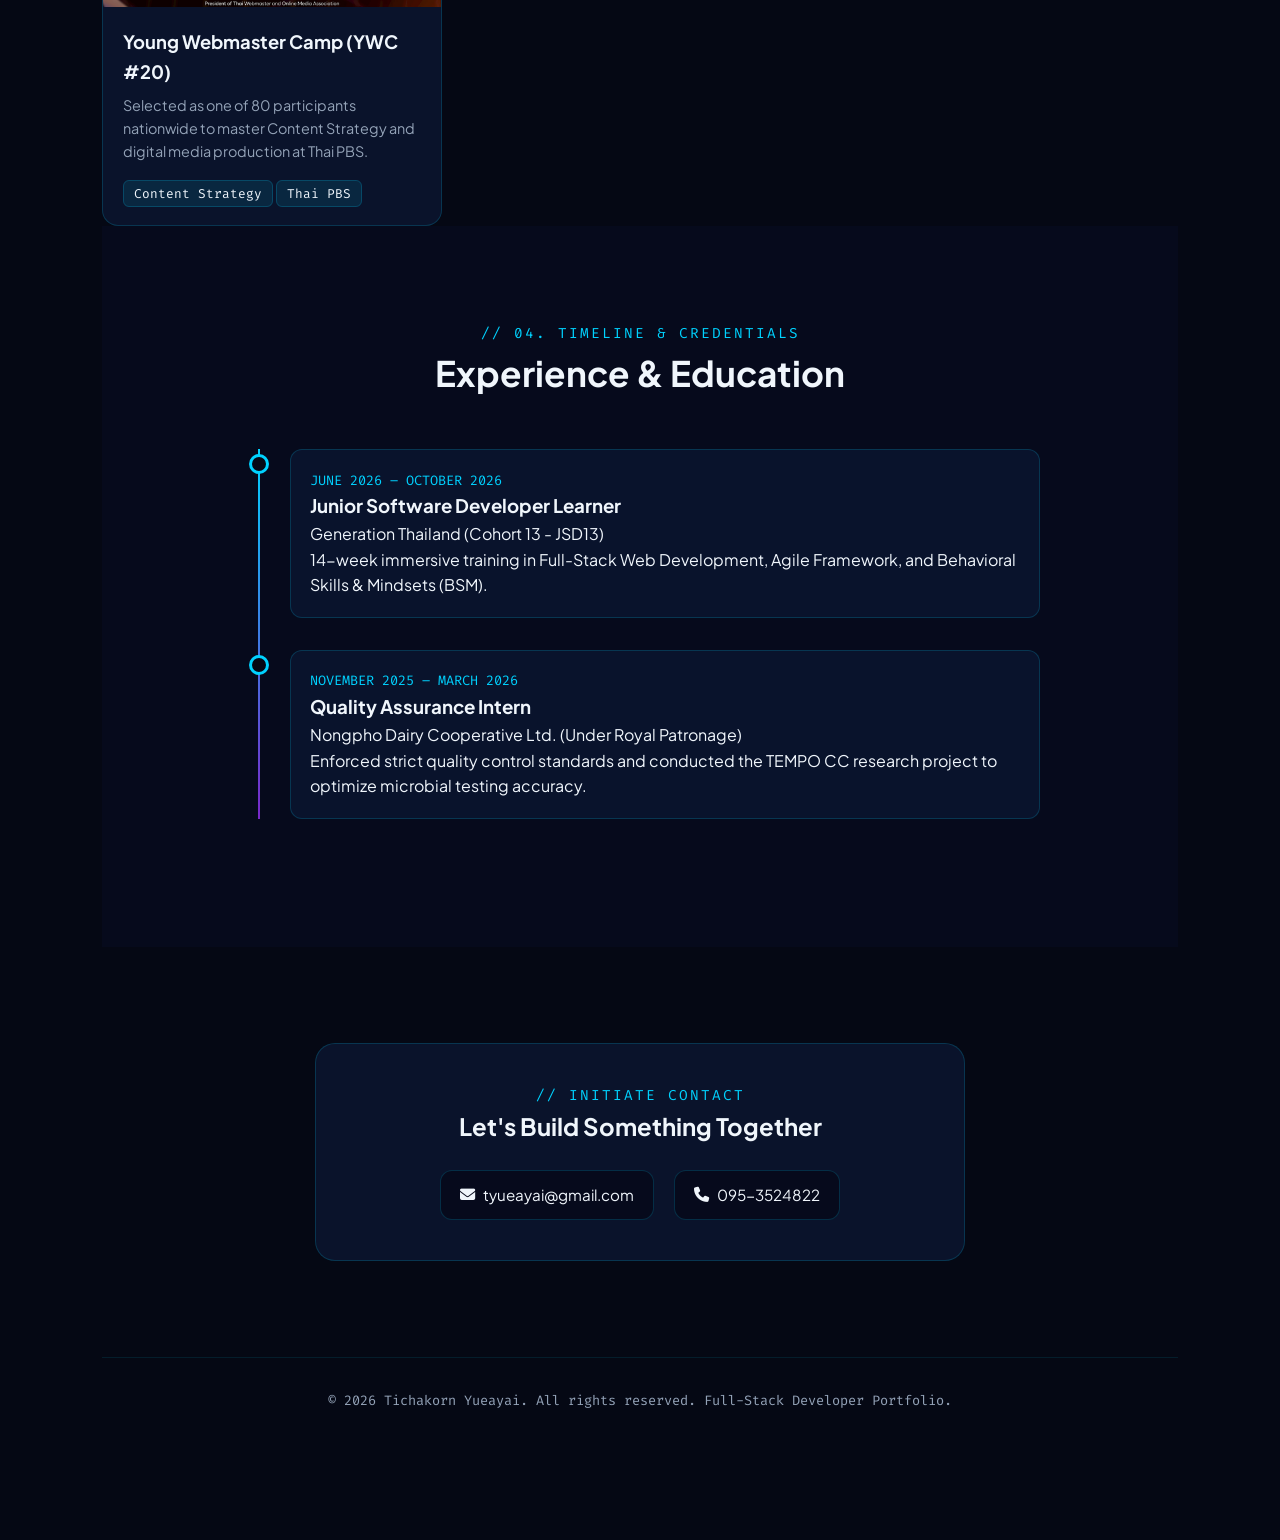
==== commit f509a49b: "new pics" ====
--- a/portfolio.html
+++ b/portfolio.html
@@ -63,7 +63,7 @@
       <div class="magic-circle"></div>
       <div class="magic-circle-inner"></div>
       <img 
-  src="C:\JSD13\coding\Portfoilo\src\profile.png" 
+  src="src/profile.png" 
   alt="Guitar" 
   style="
     width: 130px !important; 
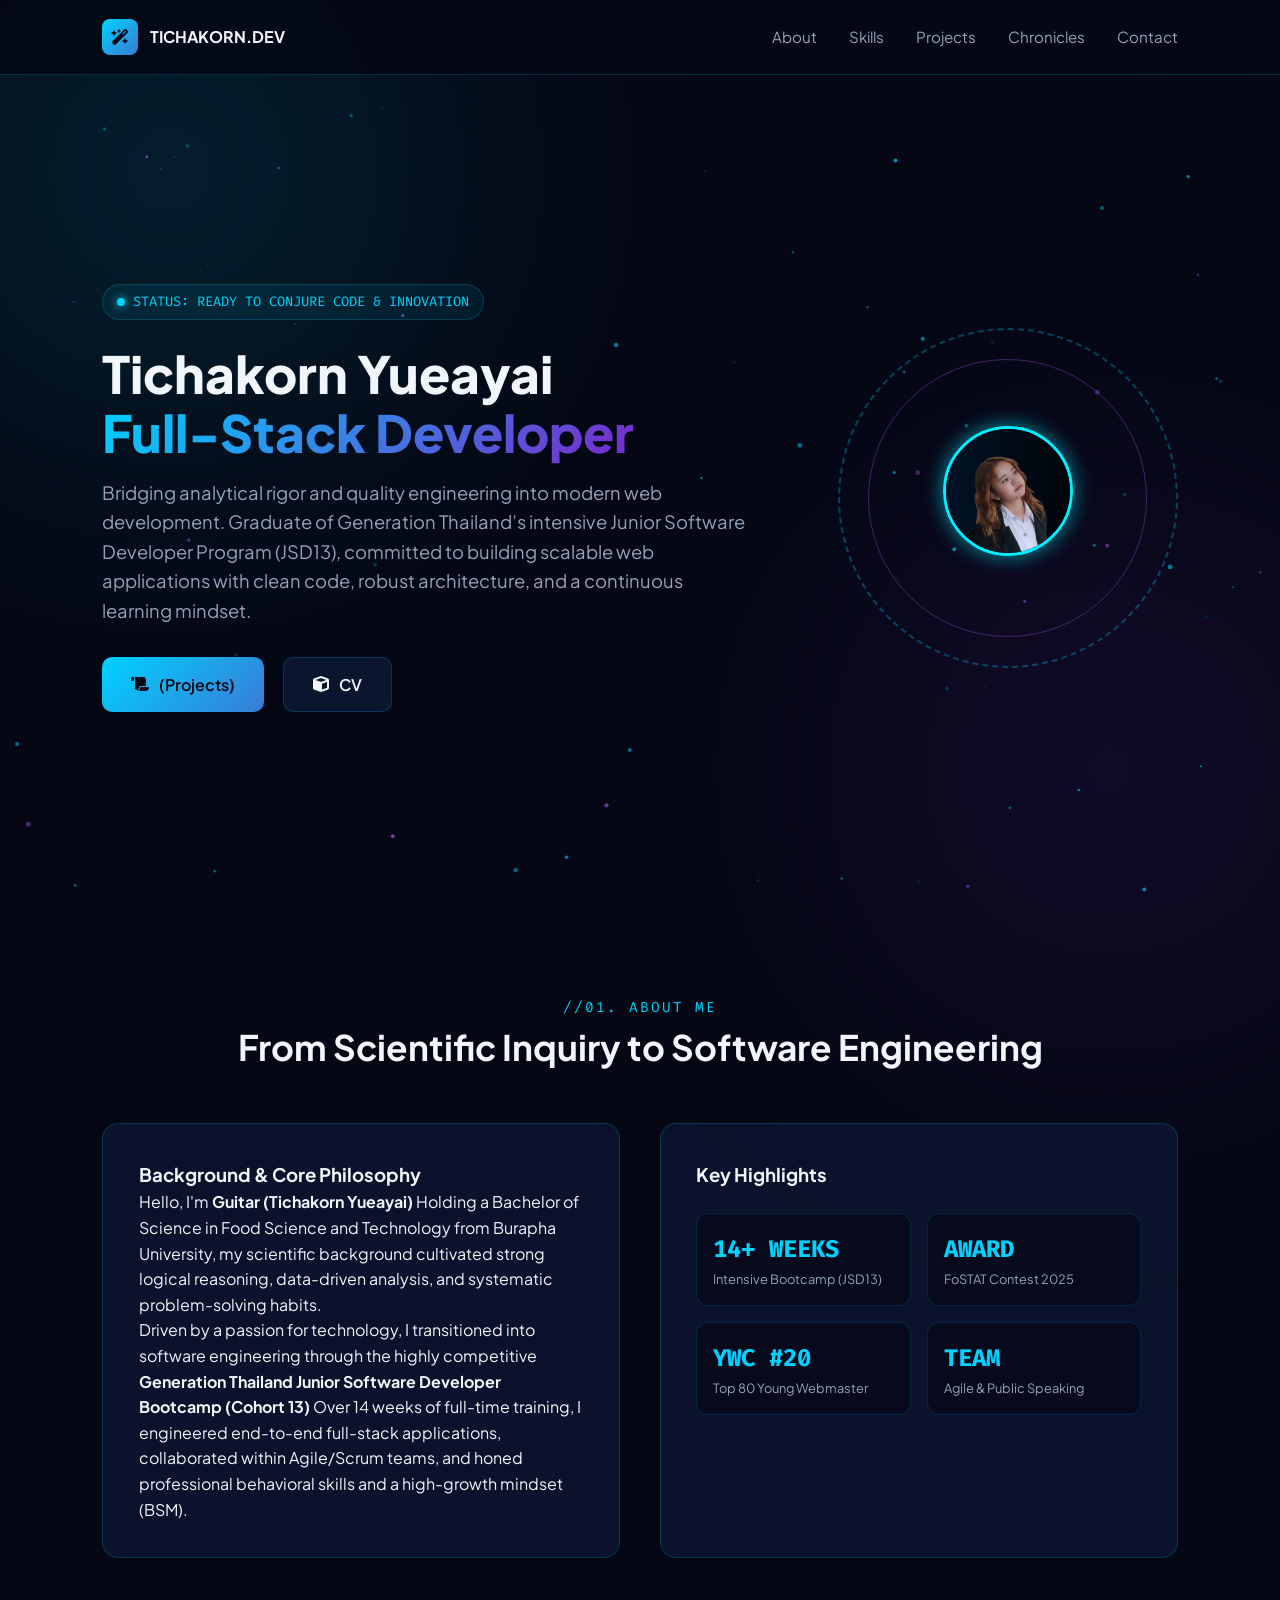
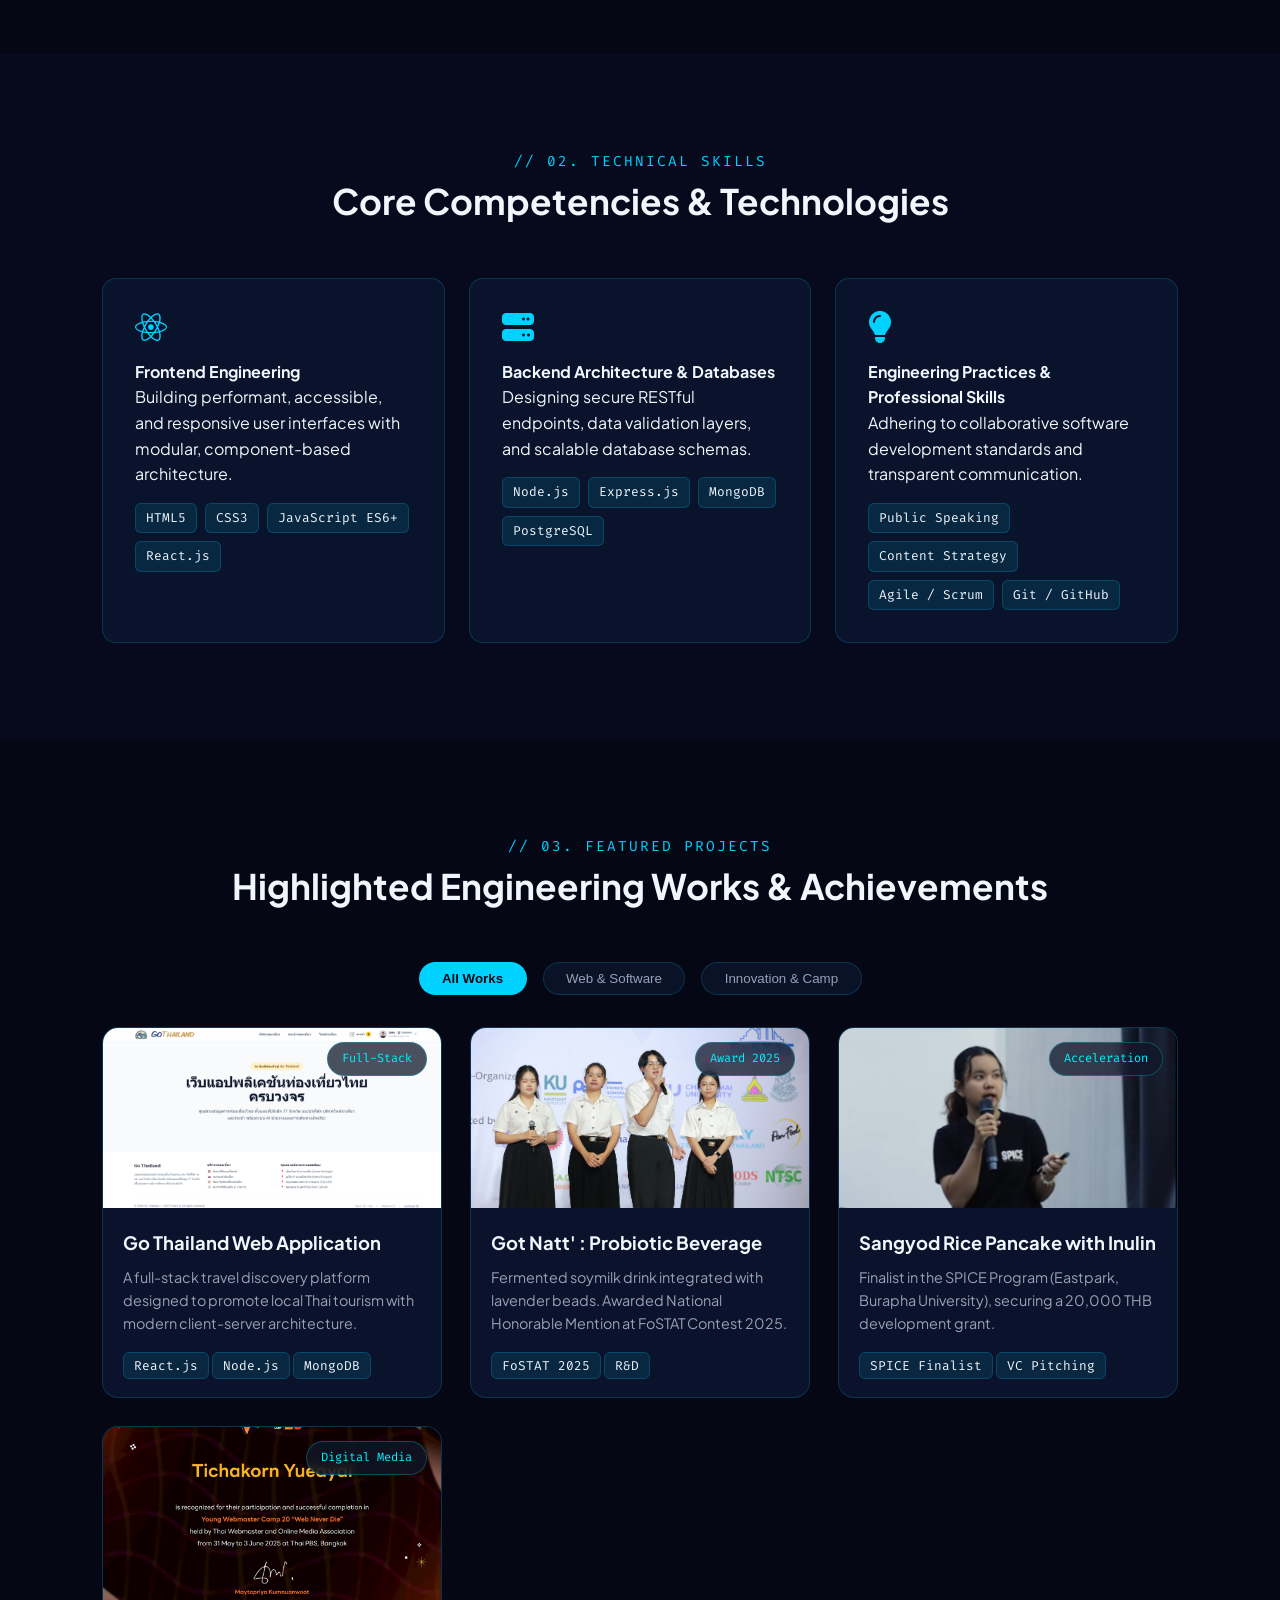
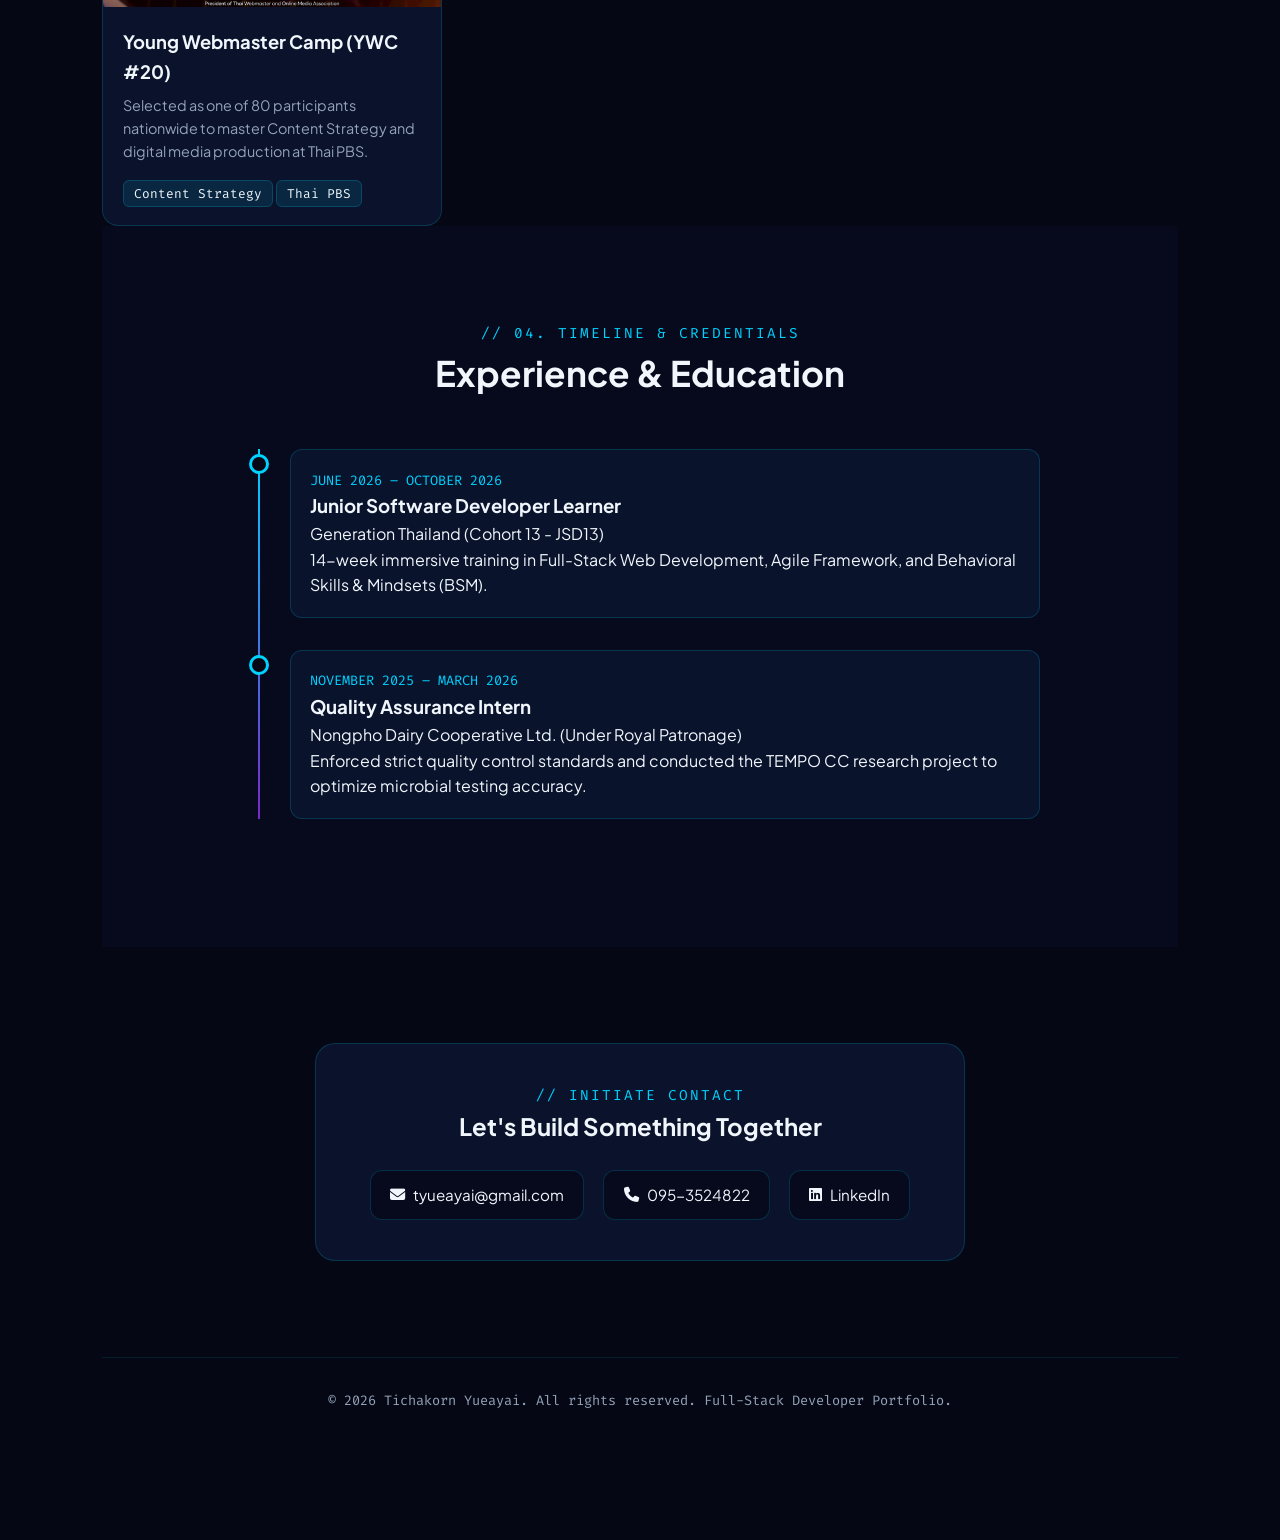
==== commit c0cff923: "new linkedin" ====
--- a/portfolio.html
+++ b/portfolio.html
@@ -316,14 +316,19 @@
     <div class="contact-box">
       <p class="section-subtitle">// INITIATE CONTACT</p>
       <h2>Let's Build Something Together</h2>
-      <div class="contact-channels">
+     <div class="contact-channels">
         <a href="mailto:tyueayai@gmail.com" class="contact-chip">
           <i class="fa-solid fa-envelope"></i> <span>tyueayai@gmail.com</span>
         </a>
-        <a href="tel:0889954206" class="contact-chip">
+
+        <a href="tel:0953524822" class="contact-chip">
           <i class="fa-solid fa-phone"></i> <span>095-3524822</span>
         </a>
-       
+
+        <!-- ปุ่ม LinkedIn กล่องชิปเดียว เชื่อมไปยังโปรไฟล์สาธารณะ -->
+        <a href="https://www.linkedin.com/in/tichakorn-yueayai-301851365" target="_blank" rel="noopener noreferrer" class="contact-chip">
+          <i class="fa-brands fa-linkedin"></i> <span>LinkedIn</span>
+        </a>
       </div>
     </div>
   </section>
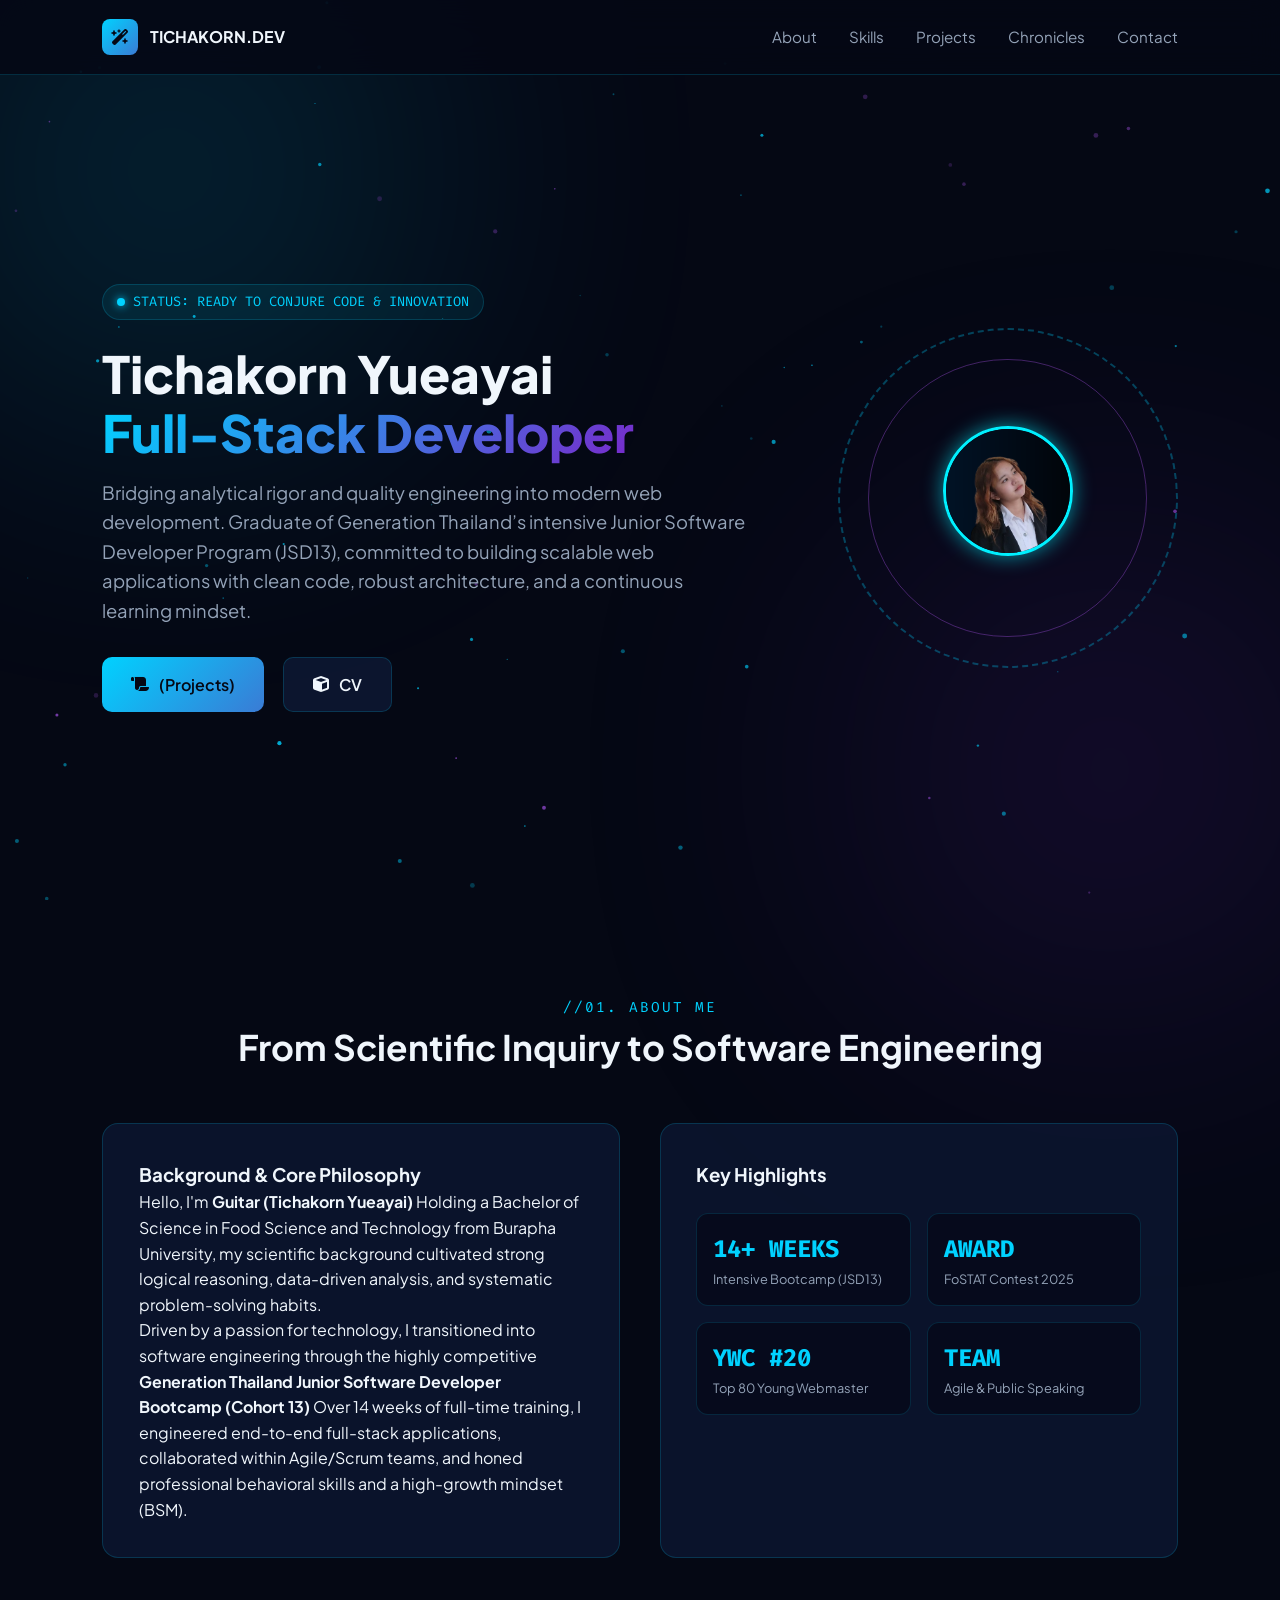
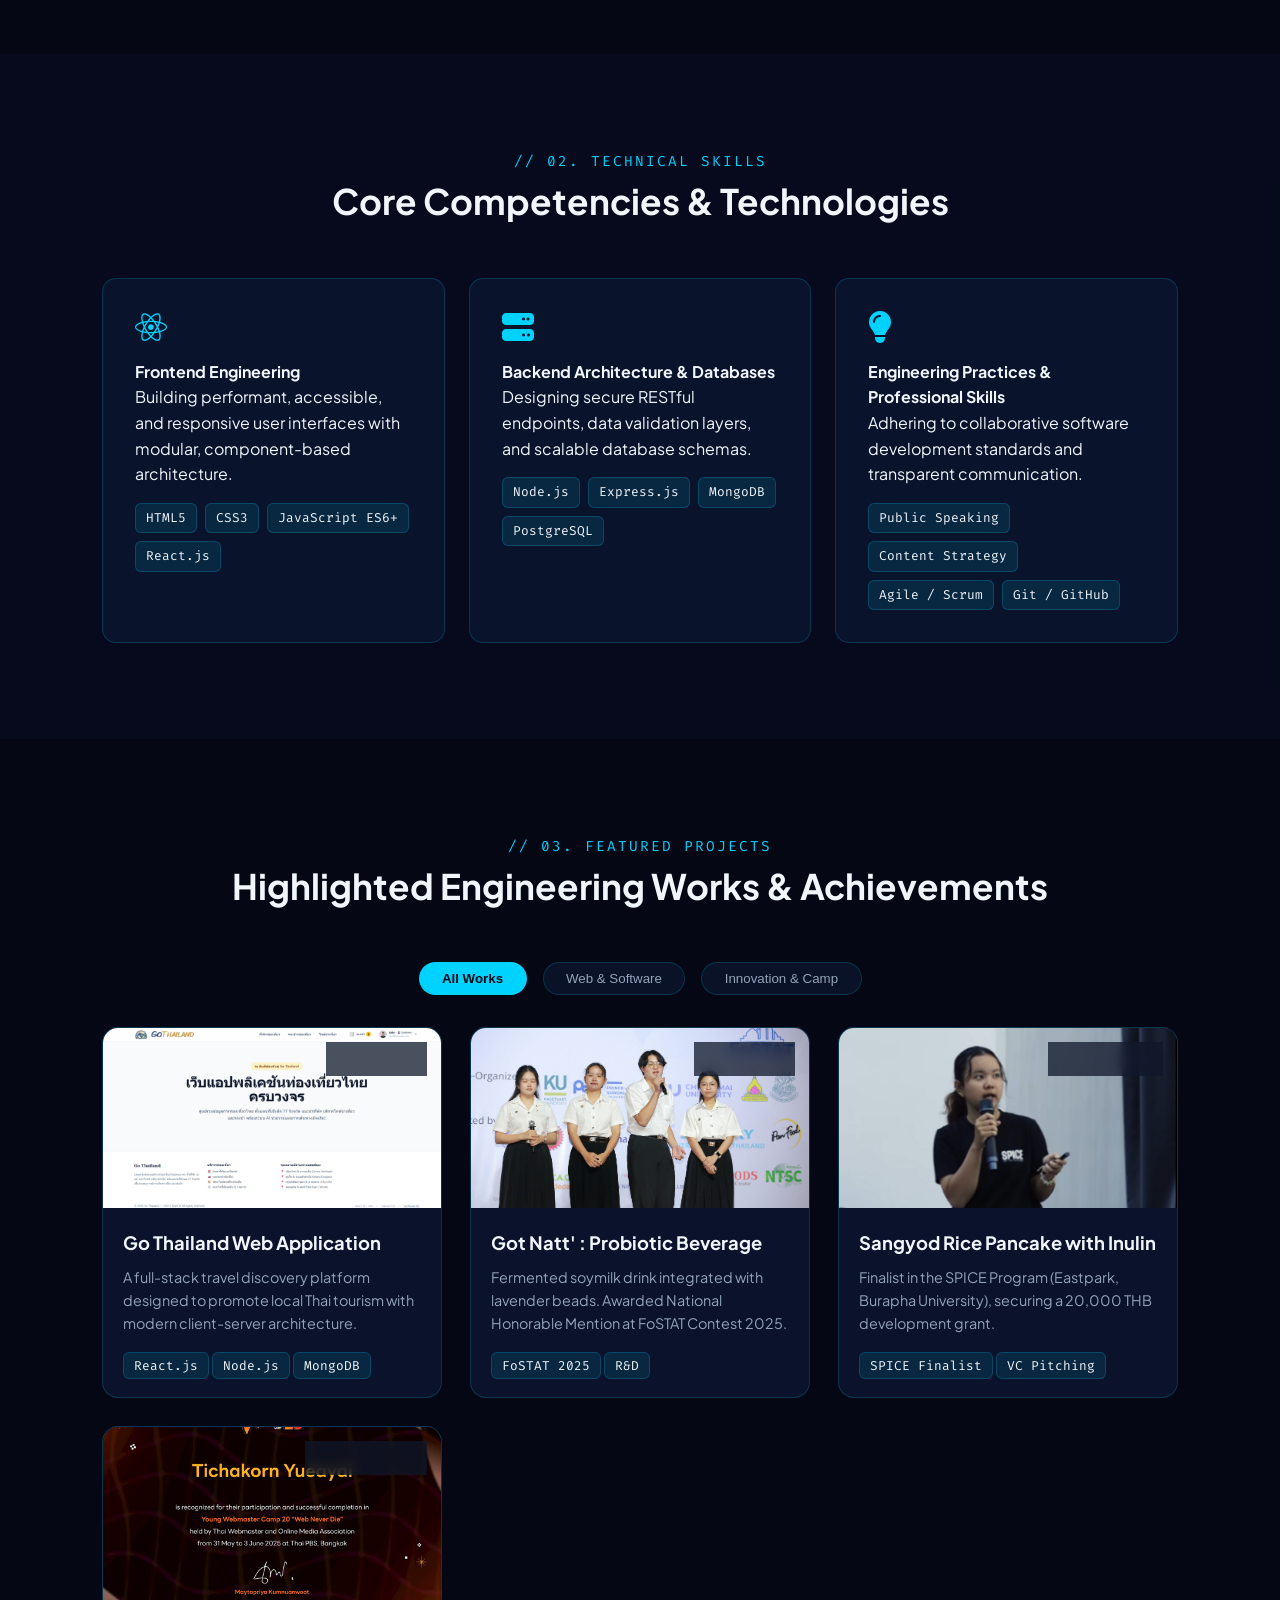
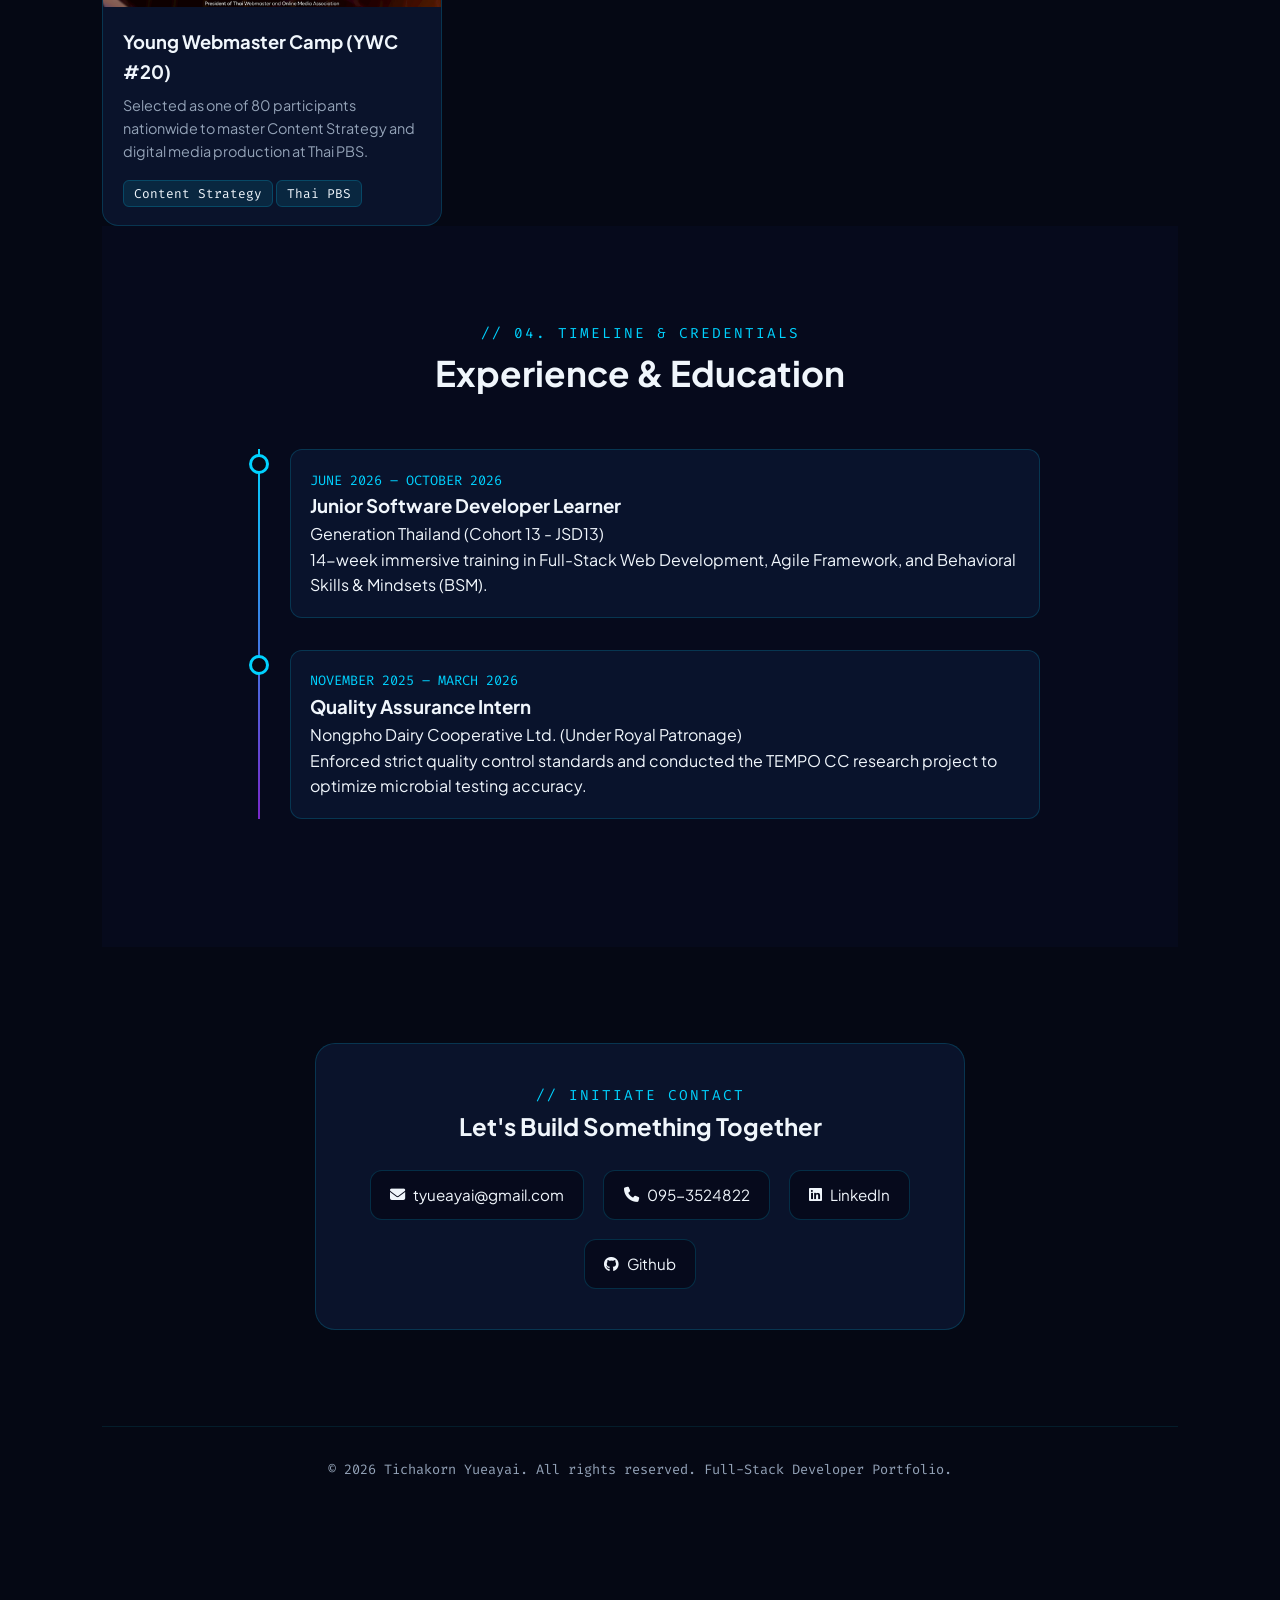
==== commit 3ec56e5b: "add github" ====
--- a/portfolio.html
+++ b/portfolio.html
@@ -320,7 +320,7 @@
         <a href="mailto:tyueayai@gmail.com" class="contact-chip">
           <i class="fa-solid fa-envelope"></i> <span>tyueayai@gmail.com</span>
         </a>
-
+        
         <a href="tel:0953524822" class="contact-chip">
           <i class="fa-solid fa-phone"></i> <span>095-3524822</span>
         </a>
@@ -328,6 +328,10 @@
         <!-- ปุ่ม LinkedIn กล่องชิปเดียว เชื่อมไปยังโปรไฟล์สาธารณะ -->
         <a href="https://www.linkedin.com/in/tichakorn-yueayai-301851365" target="_blank" rel="noopener noreferrer" class="contact-chip">
           <i class="fa-brands fa-linkedin"></i> <span>LinkedIn</span>
+        </a>
+         <!-- ปุ่ม Github กล่องชิปเดียว เชื่อมไปยังโปรไฟล์สาธารณะ -->
+        <a href="https://github.com/tyueayai-code" target="_blank" rel="noopener noreferrer" class="contact-chip">
+          <i class="fa-brands fa-github"></i> <span>Github</span>
         </a>
       </div>
     </div>
